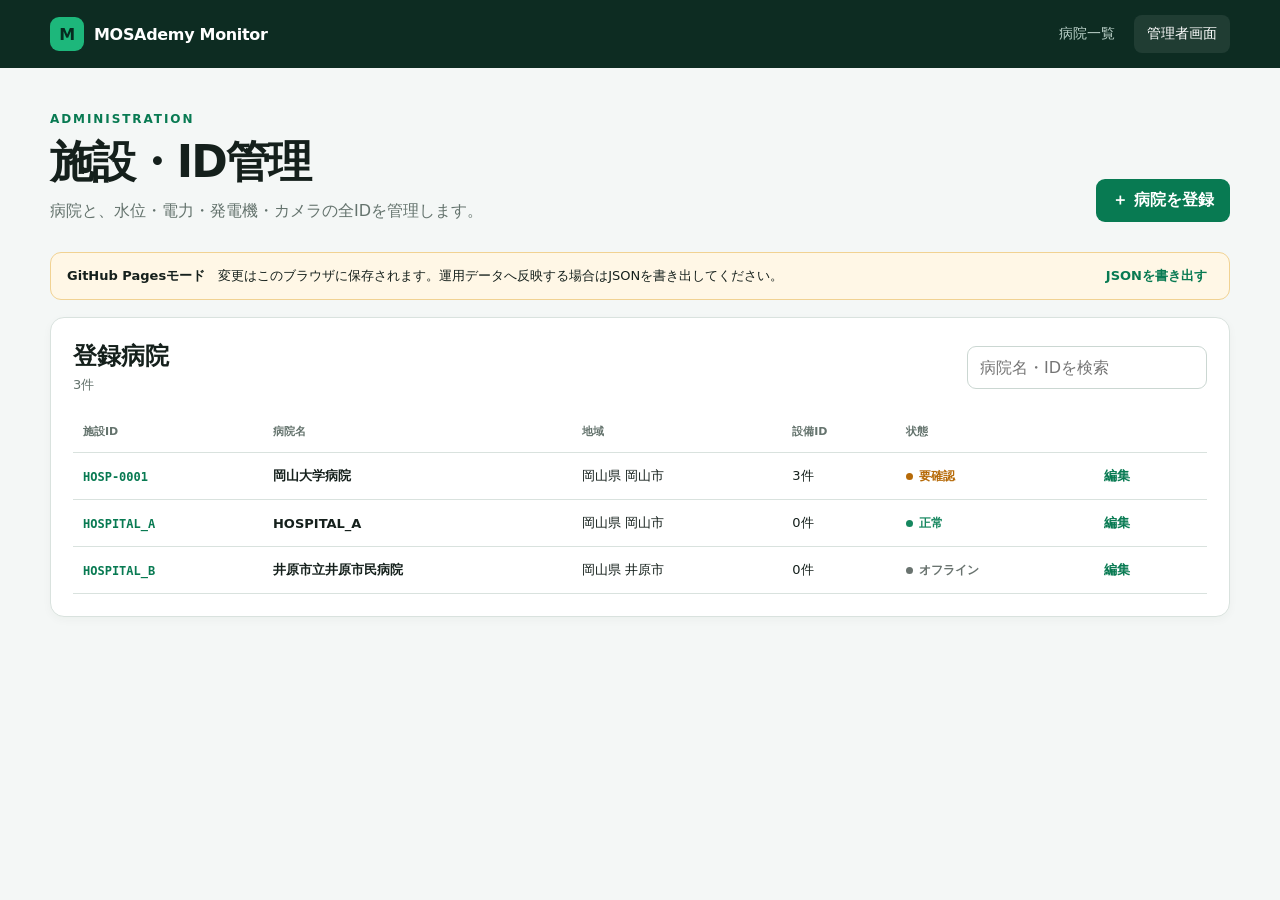
==== docs/admin.html @ 3b322246 "feat: add geolocated dummy sensors for sample hospitals" ====
<!doctype html>
<html lang="ja">
<head>
  <meta charset="utf-8"><meta name="viewport" content="width=device-width,initial-scale=1">
  <title>管理者画面 | MOSAdemy Monitor</title><link rel="stylesheet" href="assets/app.css?v=20260727-1">
</head>
<body data-page="admin">
  <header class="topbar">
    <a class="brand" href="index.html"><span class="brand-mark">M</span><span>MOSAdemy Monitor</span></a>
    <nav class="topnav"><a href="index.html">病院一覧</a><a class="active" href="admin.html">管理者画面</a></nav>
  </header>
  <main class="page-shell">
    <div class="page-heading">
      <div><p class="eyebrow">ADMINISTRATION</p><h1>施設・ID管理</h1><p class="lead">病院と、水位・電力・発電機・カメラの全IDを管理します。</p></div>
      <button id="newHospital" class="button primary" type="button">＋ 病院を登録</button>
    </div>
    <div class="admin-note"><strong>GitHub Pagesモード</strong><span>変更はこのブラウザに保存されます。運用データへ反映する場合はJSONを書き出してください。</span><button id="exportData" class="text-button">JSONを書き出す</button></div>
    <section class="panel">
      <div class="panel-heading"><div><h2>登録病院</h2><p class="muted"><span id="adminCount">0</span>件</p></div><input id="adminSearch" class="compact-search" type="search" placeholder="病院名・IDを検索"></div>
      <div class="table-wrap"><table><thead><tr><th>施設ID</th><th>病院名</th><th>地域</th><th>設備ID</th><th>状態</th><th></th></tr></thead><tbody id="adminRows"></tbody></table></div>
    </section>
  </main>
  <dialog id="editorDialog">
    <form id="hospitalForm" method="dialog">
      <div class="dialog-heading"><div><p class="eyebrow">FACILITY EDITOR</p><h2 id="dialogTitle">病院を登録</h2></div><button class="icon-button" value="cancel" aria-label="閉じる">×</button></div>
      <div class="form-grid">
        <label><span>施設ID *</span><input name="id" required pattern="[A-Za-z0-9_-]+"></label>
        <label><span>病院名 *</span><input name="name" required></label>
        <label><span>都道府県</span><input name="prefecture" value="岡山県"></label>
        <label><span>市区町村</span><input name="city" value="岡山市"></label>
        <label class="wide"><span>住所</span><input name="address"></label>
        <label><span>緯度</span><input name="latitude" type="number" step="any" min="-90" max="90" placeholder="34.651347"></label>
        <label><span>経度</span><input name="longitude" type="number" step="any" min="-180" max="180" placeholder="133.920646"></label>
        <label><span>状態</span><select name="status"><option value="normal">正常</option><option value="warning">要確認</option><option value="offline">オフライン</option></select></label>
      </div>
      <div class="subeditor">
        <div class="panel-heading"><div><h3>設備ID</h3><p class="muted">水位・電力・発電機・カメラのIDを登録します</p></div><button id="addDevice" class="button secondary small" type="button">＋ IDを追加</button></div>
        <div id="deviceRows"></div>
      </div>
      <div class="dialog-actions"><button id="deleteHospital" class="button danger" type="button">この病院を削除</button><span></span><button class="button secondary" value="cancel">キャンセル</button><button class="button primary" value="save">保存</button></div>
    </form>
  </dialog>
  <script src="assets/app.js?v=20260727-2"></script>
</body>
</html>
---- docs/assets/app.css ----
:root{--bg:#f4f7f6;--surface:#fff;--surface-2:#eef3f1;--ink:#15201c;--muted:#64736d;--line:#d9e2de;--brand:#087a52;--brand-dark:#075b40;--ok:#16875f;--warn:#b66a08;--danger:#c43d3d;--offline:#69736f;--shadow:0 10px 30px rgba(24,61,47,.08);font-family:Inter,"Noto Sans JP",system-ui,-apple-system,sans-serif;color:var(--ink);background:var(--bg)}*{box-sizing:border-box}body{margin:0;min-height:100vh}button,input,select{font:inherit}.topbar{height:68px;padding:0 max(24px,calc((100vw - 1180px)/2));display:flex;align-items:center;justify-content:space-between;background:#0d2c22;color:#fff;position:sticky;top:0;z-index:10}.brand{display:flex;align-items:center;gap:10px;color:#fff;text-decoration:none;font-weight:750;letter-spacing:-.02em}.brand-mark{display:grid;place-items:center;width:34px;height:34px;border-radius:9px;background:#1db77b;color:#062b1f}.topnav{display:flex;gap:6px}.topnav a{color:#bcd2ca;text-decoration:none;padding:10px 13px;border-radius:8px;font-size:14px}.topnav a:hover,.topnav a.active{color:#fff;background:#ffffff14}.page-shell{width:min(1180px,calc(100% - 40px));margin:0 auto;padding:44px 0 72px}.page-heading,.facility-hero{display:flex;align-items:flex-end;justify-content:space-between;gap:24px;margin-bottom:30px}.eyebrow{margin:0 0 7px;color:var(--brand);font-size:12px;font-weight:800;letter-spacing:.16em}.page-heading h1,.facility-hero h1{margin:0;font-size:clamp(30px,4vw,44px);letter-spacing:-.04em}.lead{margin:9px 0 0;color:var(--muted)}.summary-pill,.status-badge,.data-note{display:inline-flex;align-items:center;gap:8px;border:1px solid var(--line);background:var(--surface);border-radius:999px;padding:9px 13px;font-size:13px;white-space:nowrap}.live-dot{width:8px;height:8px;background:#1db77b;border-radius:50%;box-shadow:0 0 0 4px #1db77b20}.filter-panel{display:grid;grid-template-columns:minmax(280px,1fr) 180px 180px auto;align-items:end;gap:12px;padding:18px;background:var(--surface);border:1px solid var(--line);border-radius:14px;box-shadow:var(--shadow)}label{display:grid;gap:7px;font-size:12px;font-weight:700;color:#4b5d56}input,select{width:100%;border:1px solid #cbd7d2;border-radius:9px;background:#fff;color:var(--ink);padding:11px 12px;outline:none}input:focus,select:focus{border-color:var(--brand);box-shadow:0 0 0 3px #087a5218}.button{border:0;border-radius:9px;padding:11px 16px;font-weight:750;cursor:pointer}.button.primary{background:var(--brand);color:#fff}.button.primary:hover{background:var(--brand-dark)}.button.secondary{background:var(--surface-2);color:var(--ink);border:1px solid var(--line)}.button.danger{color:var(--danger);background:#fff0f0}.button.small{padding:8px 11px;font-size:13px}.result-bar{display:flex;justify-content:space-between;margin:25px 2px 14px}.result-bar p{margin:0}.muted{color:var(--muted)}.hospital-grid{display:grid;grid-template-columns:repeat(3,1fr);gap:18px}.hospital-card{display:block;color:inherit;text-decoration:none;background:var(--surface);border:1px solid var(--line);border-radius:15px;padding:22px;transition:.18s ease;box-shadow:0 3px 10px rgba(22,54,42,.04)}.hospital-card:hover{transform:translateY(-2px);border-color:#94b5a8;box-shadow:var(--shadow)}.card-top{display:flex;align-items:center;justify-content:space-between}.facility-id{font:700 12px ui-monospace,monospace;color:var(--brand)}.hospital-card h2{font-size:20px;margin:17px 0 7px}.hospital-card .location{color:var(--muted);font-size:14px}.card-stats{display:grid;grid-template-columns:1fr 1fr;margin-top:21px;padding-top:17px;border-top:1px solid var(--line)}.card-stats strong{display:block;font-size:20px}.card-stats span{font-size:11px;color:var(--muted)}.state{display:inline-flex;align-items:center;gap:6px;font-size:12px;font-weight:750}.state:before{content:"";width:7px;height:7px;border-radius:50%;background:currentColor}.state-normal{color:var(--ok)}.state-warning,.state-0w_alert{color:var(--warn)}.state-offline,.state-unknown{color:var(--offline)}.state-error{color:var(--danger)}.empty-state{text-align:center;padding:70px 20px;color:var(--muted)}.breadcrumb{display:flex;gap:9px;font-size:13px;color:var(--muted);margin-bottom:25px}.breadcrumb a{color:var(--brand)}.facility-hero{align-items:center}.status-badge{font-weight:750}.tabs{display:flex;gap:24px;border-bottom:1px solid var(--line);margin-bottom:24px}.tab{border:0;background:none;padding:13px 3px;color:var(--muted);font-weight:750;cursor:pointer;border-bottom:3px solid transparent}.tab.active{color:var(--brand);border-bottom-color:var(--brand)}.metric-grid{display:grid;grid-template-columns:repeat(4,1fr);gap:14px;margin-bottom:18px}.metric,.panel{background:var(--surface);border:1px solid var(--line);border-radius:14px;box-shadow:0 3px 10px rgba(22,54,42,.035)}.metric{padding:19px}.metric span{font-size:12px;color:var(--muted)}.metric strong{display:block;margin-top:9px;font-size:27px}.content-grid{display:grid;grid-template-columns:1.7fr 1fr;gap:18px}.panel{padding:22px}.panel-heading{display:flex;justify-content:space-between;align-items:center;gap:16px;margin-bottom:17px}.panel-heading h2,.panel-heading h3{margin:0}.panel-heading p{margin:4px 0 0;font-size:13px}.sensor-row{display:grid;grid-template-columns:1.4fr .7fr .7fr;align-items:center;padding:13px 0;border-top:1px solid var(--line)}.sensor-row:first-child{border:0}.sensor-row strong{font-size:14px}.sensor-row span{font-size:13px}.detail-list{display:grid;grid-template-columns:auto 1fr;gap:13px 20px;margin:0}.detail-list dt{color:var(--muted);font-size:13px}.detail-list dd{margin:0;font-weight:650;font-size:14px}.power-grid{display:grid;grid-template-columns:repeat(3,1fr);gap:14px}.power-card{padding:18px;background:var(--surface-2);border-radius:11px}.power-value{font-size:31px;font-weight:800;margin:13px 0 5px}.camera-grid{display:grid;grid-template-columns:repeat(3,1fr);gap:14px}.camera-card{overflow:hidden;border:1px solid var(--line);border-radius:12px}.camera-placeholder{height:150px;display:grid;place-items:center;background:#132720;color:#8ca69c;font-size:40px}.camera-meta{padding:14px}.camera-meta h3{margin:0 0 6px;font-size:15px}.admin-note{display:flex;align-items:center;gap:13px;background:#fff7e6;border:1px solid #f1d292;padding:13px 16px;border-radius:11px;margin-bottom:17px;font-size:13px}.admin-note .text-button{margin-left:auto}.text-button{border:0;background:none;color:var(--brand);font-weight:750;cursor:pointer}.compact-search{width:240px}.table-wrap{overflow-x:auto}table{width:100%;border-collapse:collapse}th,td{text-align:left;padding:13px 10px;border-bottom:1px solid var(--line);font-size:13px}th{color:var(--muted);font-size:11px;text-transform:uppercase}.row-actions{white-space:nowrap}.row-actions button{border:0;background:none;color:var(--brand);font-weight:700;cursor:pointer}dialog{width:min(780px,calc(100% - 24px));border:0;border-radius:16px;padding:0;box-shadow:0 30px 80px #10251d55}dialog::backdrop{background:#0b2019a8}.dialog-heading{display:flex;justify-content:space-between;padding:23px 25px;border-bottom:1px solid var(--line)}.dialog-heading h2{margin:0}.icon-button{border:0;background:var(--surface-2);border-radius:50%;width:34px;height:34px;font-size:21px;cursor:pointer}.form-grid{display:grid;grid-template-columns:1fr 1fr;gap:15px;padding:22px 25px}.form-grid .wide{grid-column:1/-1}.subeditor{padding:0 25px 20px}.device-row{display:grid;grid-template-columns:1.2fr 1.2fr .8fr 36px;gap:8px;margin-bottom:8px}.remove-device{border:0;border-radius:8px;color:var(--danger);background:#fff0f0;cursor:pointer}.dialog-actions{display:grid;grid-template-columns:auto 1fr auto auto;gap:9px;padding:17px 25px;background:var(--surface-2)}@media(max-width:850px){.hospital-grid,.power-grid,.camera-grid{grid-template-columns:repeat(2,1fr)}.filter-panel{grid-template-columns:1fr 1fr}.search-field{grid-column:1/-1}.metric-grid{grid-template-columns:repeat(2,1fr)}.content-grid{grid-template-columns:1fr}}@media(max-width:570px){.topbar{height:auto;padding:12px 18px;align-items:flex-start}.topnav a{padding:8px}.page-shell{width:min(100% - 24px,1180px);padding-top:28px}.page-heading,.facility-hero{display:block}.summary-pill,.status-badge{margin-top:16px}.filter-panel,.hospital-grid,.power-grid,.camera-grid,.form-grid{grid-template-columns:1fr}.search-field,.form-grid .wide{grid-column:auto}.result-bar .muted{display:none}.metric-grid{grid-template-columns:1fr 1fr}.device-row{grid-template-columns:1fr 1fr}.device-row .remove-device{height:40px}.admin-note{align-items:flex-start;flex-wrap:wrap}.admin-note .text-button{margin-left:0}.dialog-actions{grid-template-columns:1fr 1fr}.dialog-actions span{display:none}}
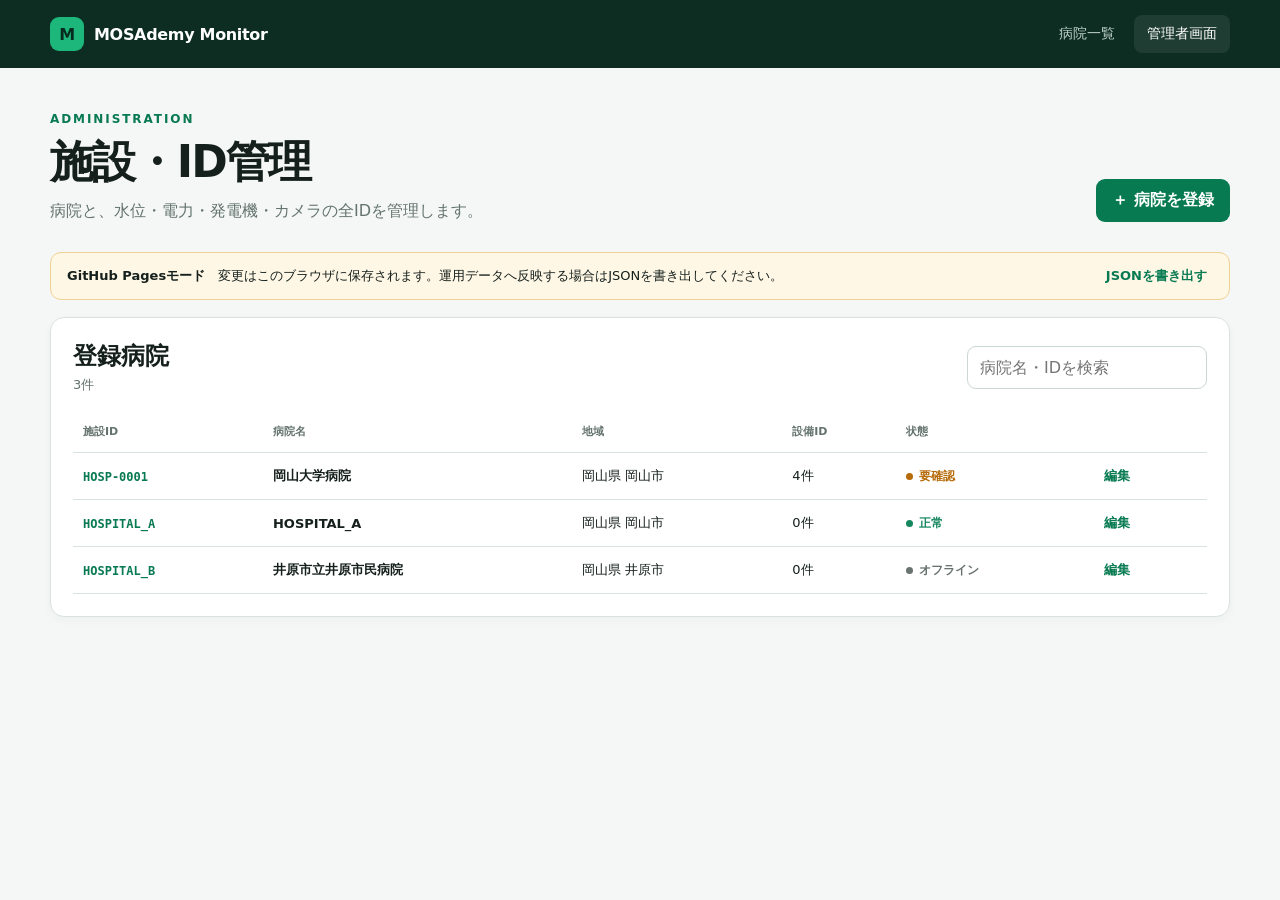
==== commit a768b954: "feat: integrate ngrok camera view into hospital pages" ====
--- a/docs/admin.html
+++ b/docs/admin.html
@@ -2,7 +2,7 @@
 <html lang="ja">
 <head>
   <meta charset="utf-8"><meta name="viewport" content="width=device-width,initial-scale=1">
-  <title>管理者画面 | MOSAdemy Monitor</title><link rel="stylesheet" href="assets/app.css?v=20260727-1">
+  <title>管理者画面 | MOSAdemy Monitor</title><link rel="stylesheet" href="assets/app.css?v=20260728-1"><link rel="stylesheet" href="assets/sensor-types.css?v=20260728-1">
 </head>
 <body data-page="admin">
   <header class="topbar">
@@ -34,12 +34,12 @@
         <label><span>状態</span><select name="status"><option value="normal">正常</option><option value="warning">要確認</option><option value="offline">オフライン</option></select></label>
       </div>
       <div class="subeditor">
-        <div class="panel-heading"><div><h3>設備ID</h3><p class="muted">水位・電力・発電機・カメラのIDを登録します</p></div><button id="addDevice" class="button secondary small" type="button">＋ IDを追加</button></div>
+        <div class="panel-heading"><div><h3>設備ID</h3><p class="muted">水位・電力・発電機・カメラのIDと、カメラ表示URLを登録します</p></div><button id="addDevice" class="button secondary small" type="button">＋ IDを追加</button></div>
         <div id="deviceRows"></div>
       </div>
       <div class="dialog-actions"><button id="deleteHospital" class="button danger" type="button">この病院を削除</button><span></span><button class="button secondary" value="cancel">キャンセル</button><button class="button primary" value="save">保存</button></div>
     </form>
   </dialog>
-  <script src="assets/app.js?v=20260727-2"></script>
+  <script src="assets/app.js?v=20260728-1"></script>
 </body>
 </html>
--- a/docs/assets/sensor-types.css
+++ b/docs/assets/sensor-types.css
@@ -0,0 +1,122 @@
+.metric-grid {
+  grid-template-columns: repeat(5, 1fr);
+}
+
+.sensor-kinds {
+  display: flex;
+  flex-wrap: wrap;
+  gap: 6px;
+  margin-top: 16px;
+}
+
+.sensor-kinds span {
+  padding: 4px 7px;
+  border-radius: 6px;
+  background: var(--surface-2);
+  color: #95a19c;
+  font-size: 10px;
+  font-weight: 750;
+}
+
+.sensor-kinds span.registered {
+  color: var(--brand);
+  background: #e2f4ed;
+}
+
+.no-data-card {
+  grid-column: 1 / -1;
+  min-height: 150px;
+  display: grid;
+  place-content: center;
+  gap: 6px;
+  text-align: center;
+  color: var(--muted);
+  border: 1px dashed #bdc9c4;
+  border-radius: 11px;
+  background: var(--surface-2);
+}
+
+.no-data-card strong {
+  color: var(--ink);
+  font-size: 18px;
+}
+
+.no-data-card p {
+  margin: 0;
+  font-size: 13px;
+}
+
+.no-data-value {
+  color: var(--muted);
+  font-size: 20px !important;
+}
+
+.no-data-inline {
+  color: var(--muted);
+  font-size: 13px;
+  font-weight: 650;
+}
+
+.camera-notice {
+  margin: -4px 0 18px;
+  padding: 10px 12px;
+  border-radius: 8px;
+  background: #fff7e6;
+  color: #765213;
+  font-size: 12px;
+}
+
+.camera-live-card {
+  grid-column: span 2;
+}
+
+.camera-frame {
+  display: block;
+  width: 100%;
+  height: 420px;
+  border: 0;
+  background: #132720;
+}
+
+.camera-live-card .camera-meta {
+  display: flex;
+  align-items: center;
+  justify-content: space-between;
+  gap: 16px;
+}
+
+.camera-open-link {
+  color: var(--brand);
+  font-size: 13px;
+  font-weight: 750;
+  white-space: nowrap;
+}
+
+.device-row {
+  grid-template-columns: 1.05fr 1.05fr .65fr 1.65fr 36px;
+}
+
+@media (max-width: 850px) {
+  .metric-grid {
+    grid-template-columns: repeat(2, 1fr);
+  }
+
+  .camera-live-card {
+    grid-column: 1 / -1;
+  }
+}
+
+@media (max-width: 570px) {
+  .camera-frame {
+    height: 300px;
+  }
+
+  .camera-live-card .camera-meta {
+    align-items: flex-start;
+    flex-direction: column;
+  }
+
+  .device-row {
+    grid-template-columns: 1fr;
+  }
+}
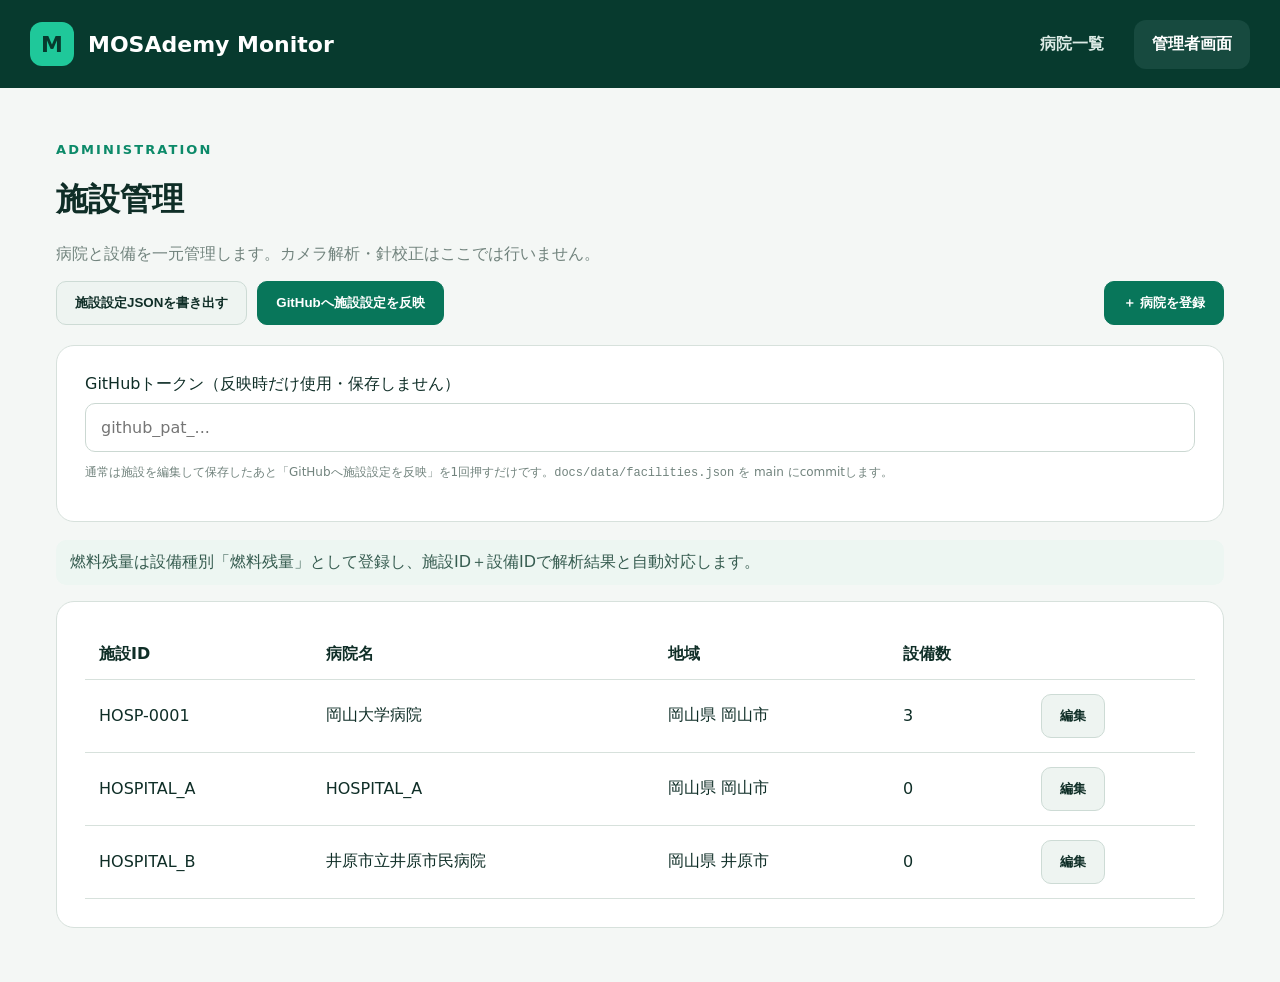
==== commit e194b074: "update" ====
--- a/docs/admin.html
+++ b/docs/admin.html
@@ -1,45 +1 @@
-<!doctype html>
-<html lang="ja">
-<head>
-  <meta charset="utf-8"><meta name="viewport" content="width=device-width,initial-scale=1">
-  <title>管理者画面 | MOSAdemy Monitor</title><link rel="stylesheet" href="assets/app.css?v=20260728-1"><link rel="stylesheet" href="assets/sensor-types.css?v=20260728-1">
-</head>
-<body data-page="admin">
-  <header class="topbar">
-    <a class="brand" href="index.html"><span class="brand-mark">M</span><span>MOSAdemy Monitor</span></a>
-    <nav class="topnav"><a href="index.html">病院一覧</a><a class="active" href="admin.html">管理者画面</a></nav>
-  </header>
-  <main class="page-shell">
-    <div class="page-heading">
-      <div><p class="eyebrow">ADMINISTRATION</p><h1>施設・ID管理</h1><p class="lead">病院と、水位・電力・発電機・カメラの全IDを管理します。</p></div>
-      <button id="newHospital" class="button primary" type="button">＋ 病院を登録</button>
-    </div>
-    <div class="admin-note"><strong>GitHub Pagesモード</strong><span>変更はこのブラウザに保存されます。運用データへ反映する場合はJSONを書き出してください。</span><button id="exportData" class="text-button">JSONを書き出す</button></div>
-    <section class="panel">
-      <div class="panel-heading"><div><h2>登録病院</h2><p class="muted"><span id="adminCount">0</span>件</p></div><input id="adminSearch" class="compact-search" type="search" placeholder="病院名・IDを検索"></div>
-      <div class="table-wrap"><table><thead><tr><th>施設ID</th><th>病院名</th><th>地域</th><th>設備ID</th><th>状態</th><th></th></tr></thead><tbody id="adminRows"></tbody></table></div>
-    </section>
-  </main>
-  <dialog id="editorDialog">
-    <form id="hospitalForm" method="dialog">
-      <div class="dialog-heading"><div><p class="eyebrow">FACILITY EDITOR</p><h2 id="dialogTitle">病院を登録</h2></div><button class="icon-button" value="cancel" aria-label="閉じる">×</button></div>
-      <div class="form-grid">
-        <label><span>施設ID *</span><input name="id" required pattern="[A-Za-z0-9_-]+"></label>
-        <label><span>病院名 *</span><input name="name" required></label>
-        <label><span>都道府県</span><input name="prefecture" value="岡山県"></label>
-        <label><span>市区町村</span><input name="city" value="岡山市"></label>
-        <label class="wide"><span>住所</span><input name="address"></label>
-        <label><span>緯度</span><input name="latitude" type="number" step="any" min="-90" max="90" placeholder="34.651347"></label>
-        <label><span>経度</span><input name="longitude" type="number" step="any" min="-180" max="180" placeholder="133.920646"></label>
-        <label><span>状態</span><select name="status"><option value="normal">正常</option><option value="warning">要確認</option><option value="offline">オフライン</option></select></label>
-      </div>
-      <div class="subeditor">
-        <div class="panel-heading"><div><h3>設備ID</h3><p class="muted">水位・電力・発電機・カメラのIDと、カメラ表示URLを登録します</p></div><button id="addDevice" class="button secondary small" type="button">＋ IDを追加</button></div>
-        <div id="deviceRows"></div>
-      </div>
-      <div class="dialog-actions"><button id="deleteHospital" class="button danger" type="button">この病院を削除</button><span></span><button class="button secondary" value="cancel">キャンセル</button><button class="button primary" value="save">保存</button></div>
-    </form>
-  </dialog>
-  <script src="assets/app.js?v=20260728-1"></script>
-</body>
-</html>
+<!doctype html><html lang="ja"><head><meta charset="utf-8"><meta name="viewport" content="width=device-width,initial-scale=1"><title>管理者画面 | MOSAdemy Monitor</title><link rel="stylesheet" href="assets/style.css"></head><body><header><div class="brand"><span class="logo">M</span>MOSAdemy Monitor</div><nav class="nav"><a href="index.html">病院一覧</a><a class="active" href="admin.html">管理者画面</a></nav></header><main><div class="eyebrow">ADMINISTRATION</div><h1>施設管理</h1><p class="place">病院と設備を一元管理します。カメラ解析・針校正はここでは行いません。</p><div class="admin-actions"><div style="display:flex;gap:10px;flex-wrap:wrap"><button id="export">施設設定JSONを書き出す</button><button id="publish" class="primary">GitHubへ施設設定を反映</button></div><button id="add" class="primary">＋ 病院を登録</button></div><section class="panel" style="margin-bottom:18px"><label>GitHubトークン（反映時だけ使用・保存しません）<input id="githubToken" type="password" autocomplete="off" placeholder="github_pat_..."></label><p class="small">通常は施設を編集して保存したあと「GitHubへ施設設定を反映」を1回押すだけです。<code>docs/data/facilities.json</code> を main にcommitします。</p></section><div id="notice" class="notice">燃料残量は設備種別「燃料残量」として登録し、施設ID＋設備IDで解析結果と自動対応します。</div><section class="panel table-wrap"><table class="admin-table"><thead><tr><th>施設ID</th><th>病院名</th><th>地域</th><th>設備数</th><th></th></tr></thead><tbody id="rows"></tbody></table></section></main><div id="modal" class="modal"><div class="dialog"><h2>病院を編集</h2><div class="grid2"><label>施設ID *<input id="fid"></label><label>病院名 *<input id="fname"></label><label>都道府県<input id="pref"></label><label>市区町村<input id="city"></label></div><label>住所<input id="address"></label><div class="grid2"><label>緯度<input id="lat" type="number" step="any"></label><label>経度<input id="lon" type="number" step="any"></label><label>状態<select id="fstatus"><option value="normal">正常</option><option value="warning">要確認</option><option value="offline">オフライン</option></select></label></div><div class="section-head"><div><h3>設備</h3><p class="small">燃料残量は容量・単位・警告しきい値を登録します。解析設定は不要です。</p></div><button id="addDevice">＋ IDを追加</button></div><div id="deviceRows"></div><div class="dialog-footer"><button id="cancel">キャンセル</button><button id="save" class="primary">保存</button></div></div></div><script src="assets/admin.js"></script></body></html>
--- a/docs/assets/style.css
+++ b/docs/assets/style.css
@@ -0,0 +1 @@
+:root{--green:#073a2e;--green2:#08765a;--mint:#1fc89a;--bg:#f4f7f5;--line:#d7e1dc;--text:#0f2e27;--muted:#71837d;--warn:#b57205;--danger:#b53b31;--card:#fff}*{box-sizing:border-box}body{margin:0;background:var(--bg);color:var(--text);font-family:system-ui,-apple-system,"Segoe UI",sans-serif}header{height:88px;background:var(--green);color:#fff;display:flex;align-items:center;justify-content:space-between;padding:0 30px}.brand{display:flex;align-items:center;gap:14px;font-weight:800;font-size:22px}.logo{display:grid;place-items:center;width:44px;height:44px;background:var(--mint);color:#073a2e;border-radius:12px;font-weight:900}.nav{display:flex;gap:12px}.nav a{color:#dceae5;text-decoration:none;padding:14px 18px;border-radius:12px;font-weight:700}.nav a.active,.nav a:hover{background:#174a3f;color:#fff}main{max-width:1220px;margin:0 auto;padding:54px 26px}.eyebrow{color:#0c8a69;letter-spacing:.16em;font-size:13px;font-weight:900}.hero{display:flex;justify-content:space-between;align-items:flex-end;gap:20px}.hero h1{font-size:48px;margin:10px 0 8px}.hero p{color:var(--muted);font-size:18px}.updated{background:#fff;border:1px solid var(--line);padding:12px 18px;border-radius:999px;box-shadow:0 2px 10px #00000008}.filters{margin:36px 0;background:#fff;border:1px solid var(--line);border-radius:18px;padding:24px;display:grid;grid-template-columns:2fr 1fr 1fr auto;gap:14px;box-shadow:0 8px 24px #163d3210}.filters label{font-size:13px;font-weight:800}.filters input,.filters select,input,select{width:100%;margin-top:8px;padding:14px 15px;border:1px solid #cbd8d2;border-radius:10px;background:#fff;font:inherit}.filters button,button{border:1px solid #cddbd5;background:#eef4f1;padding:12px 18px;border-radius:10px;font-weight:800;color:var(--text);cursor:pointer}button.primary{background:var(--green2);color:#fff;border-color:var(--green2)}.section-head{display:flex;justify-content:space-between;align-items:center;margin:30px 0 18px}.cards{display:grid;grid-template-columns:repeat(3,1fr);gap:24px}.facility-card{background:#fff;border:1px solid var(--line);border-radius:18px;padding:28px;box-shadow:0 8px 24px #173b3112;cursor:pointer}.facility-card:hover{transform:translateY(-2px)}.card-top{display:flex;justify-content:space-between;align-items:center}.facility-id{color:#0d8b68;font-weight:900;font-family:ui-monospace,monospace}.facility-card h2{font-size:25px;margin:24px 0 4px}.place{color:var(--muted)}.badges{display:flex;flex-wrap:wrap;gap:8px;margin:24px 0}.badge{font-size:13px;font-weight:800;padding:5px 9px;border-radius:9px}.badge.ok{background:#e0f6ed;color:#0a7b5d}.badge.warn{background:#fff0cf;color:#a56800}.badge.danger{background:#ffe5e2;color:#a62b22}.badge.muted{background:#edf1ef;color:#798681}.metrics{border-top:1px solid var(--line);padding-top:20px;display:grid;grid-template-columns:1fr 1fr;gap:20px}.metrics strong{display:block;font-size:27px}.metrics span,.small{font-size:12px;color:var(--muted)}.panel{background:#fff;border:1px solid var(--line);border-radius:18px;padding:28px}.device-grid{display:grid;grid-template-columns:repeat(2,1fr);gap:18px;margin-top:26px}.device-card{background:#fff;border:1px solid var(--line);border-radius:16px;padding:22px}.device-head{display:flex;justify-content:space-between;gap:20px}.fuel-value{font-size:28px;font-weight:900;margin:22px 0 10px}.fuel-value.warning{color:var(--warn)}.fuel-value.critical{color:var(--danger)}.bar{height:12px;background:#e7eeeb;border-radius:999px;overflow:hidden}.bar i{display:block;height:100%;background:#16a67e}.admin-actions{display:flex;justify-content:space-between;gap:12px;margin-bottom:20px}.table-wrap{overflow:auto}.admin-table{width:100%;border-collapse:collapse}.admin-table th,.admin-table td{padding:14px;border-bottom:1px solid var(--line);text-align:left}.modal{position:fixed;inset:0;background:#092c2466;display:none;align-items:center;justify-content:center;padding:30px}.modal.open{display:flex}.dialog{width:min(800px,96vw);max-height:90vh;overflow:auto;background:#fff;border-radius:18px;padding:26px}.grid2{display:grid;grid-template-columns:1fr 1fr;gap:16px}.device-row{display:grid;grid-template-columns:1.1fr 1.4fr 1fr 2fr auto;gap:8px;align-items:center;margin:10px 0}.type-fields{display:grid;grid-template-columns:repeat(2,minmax(80px,1fr));gap:6px}.danger-lite{background:#fff0ef;color:var(--danger)}.dialog-footer{display:flex;justify-content:flex-end;gap:10px;margin-top:24px}.notice{margin:16px 0;padding:12px 14px;background:#edf6f2;border-radius:10px;color:#365c50}@media(max-width:900px){.cards{grid-template-columns:1fr}.filters{grid-template-columns:1fr}.grid2,.device-grid{grid-template-columns:1fr}.device-row{grid-template-columns:1fr}.hero{align-items:flex-start;flex-direction:column}.nav a{padding:10px}.hero h1{font-size:36px}}
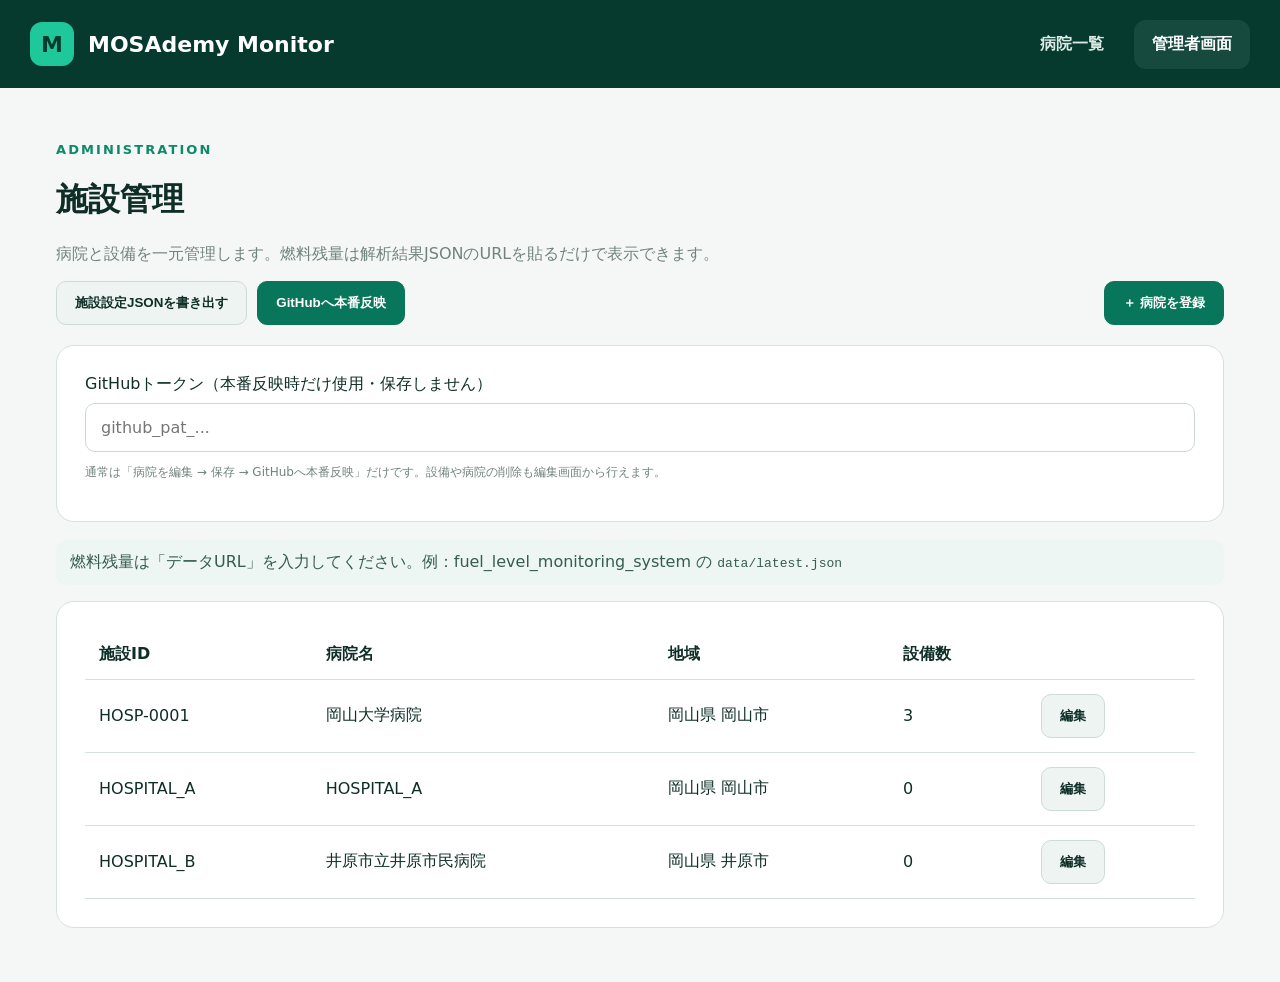
==== commit b81169d2: "update" ====
--- a/docs/admin.html
+++ b/docs/admin.html
@@ -1 +1 @@
-<!doctype html><html lang="ja"><head><meta charset="utf-8"><meta name="viewport" content="width=device-width,initial-scale=1"><title>管理者画面 | MOSAdemy Monitor</title><link rel="stylesheet" href="assets/style.css"></head><body><header><div class="brand"><span class="logo">M</span>MOSAdemy Monitor</div><nav class="nav"><a href="index.html">病院一覧</a><a class="active" href="admin.html">管理者画面</a></nav></header><main><div class="eyebrow">ADMINISTRATION</div><h1>施設管理</h1><p class="place">病院と設備を一元管理します。カメラ解析・針校正はここでは行いません。</p><div class="admin-actions"><div style="display:flex;gap:10px;flex-wrap:wrap"><button id="export">施設設定JSONを書き出す</button><button id="publish" class="primary">GitHubへ施設設定を反映</button></div><button id="add" class="primary">＋ 病院を登録</button></div><section class="panel" style="margin-bottom:18px"><label>GitHubトークン（反映時だけ使用・保存しません）<input id="githubToken" type="password" autocomplete="off" placeholder="github_pat_..."></label><p class="small">通常は施設を編集して保存したあと「GitHubへ施設設定を反映」を1回押すだけです。<code>docs/data/facilities.json</code> を main にcommitします。</p></section><div id="notice" class="notice">燃料残量は設備種別「燃料残量」として登録し、施設ID＋設備IDで解析結果と自動対応します。</div><section class="panel table-wrap"><table class="admin-table"><thead><tr><th>施設ID</th><th>病院名</th><th>地域</th><th>設備数</th><th></th></tr></thead><tbody id="rows"></tbody></table></section></main><div id="modal" class="modal"><div class="dialog"><h2>病院を編集</h2><div class="grid2"><label>施設ID *<input id="fid"></label><label>病院名 *<input id="fname"></label><label>都道府県<input id="pref"></label><label>市区町村<input id="city"></label></div><label>住所<input id="address"></label><div class="grid2"><label>緯度<input id="lat" type="number" step="any"></label><label>経度<input id="lon" type="number" step="any"></label><label>状態<select id="fstatus"><option value="normal">正常</option><option value="warning">要確認</option><option value="offline">オフライン</option></select></label></div><div class="section-head"><div><h3>設備</h3><p class="small">燃料残量は容量・単位・警告しきい値を登録します。解析設定は不要です。</p></div><button id="addDevice">＋ IDを追加</button></div><div id="deviceRows"></div><div class="dialog-footer"><button id="cancel">キャンセル</button><button id="save" class="primary">保存</button></div></div></div><script src="assets/admin.js"></script></body></html>
+<!doctype html><html lang="ja"><head><meta charset="utf-8"><meta name="viewport" content="width=device-width,initial-scale=1"><title>管理者画面 | MOSAdemy Monitor</title><link rel="stylesheet" href="assets/style.css"></head><body><header><div class="brand"><span class="logo">M</span>MOSAdemy Monitor</div><nav class="nav"><a href="index.html">病院一覧</a><a class="active" href="admin.html">管理者画面</a></nav></header><main><div class="eyebrow">ADMINISTRATION</div><h1>施設管理</h1><p class="place">病院と設備を一元管理します。燃料残量は解析結果JSONのURLを貼るだけで表示できます。</p><div class="admin-actions"><div style="display:flex;gap:10px;flex-wrap:wrap"><button id="export">施設設定JSONを書き出す</button><button id="publish" class="primary">GitHubへ本番反映</button></div><button id="add" class="primary">＋ 病院を登録</button></div><section class="panel" style="margin-bottom:18px"><label>GitHubトークン（本番反映時だけ使用・保存しません）<input id="githubToken" type="password" autocomplete="off" placeholder="github_pat_..."></label><p class="small">通常は「病院を編集 → 保存 → GitHubへ本番反映」だけです。設備や病院の削除も編集画面から行えます。</p></section><div id="notice" class="notice">燃料残量は「データURL」を入力してください。例：fuel_level_monitoring_system の <code>data/latest.json</code></div><section class="panel table-wrap"><table class="admin-table"><thead><tr><th>施設ID</th><th>病院名</th><th>地域</th><th>設備数</th><th></th></tr></thead><tbody id="rows"></tbody></table></section></main><div id="modal" class="modal"><div class="dialog"><h2>病院を編集</h2><div class="grid2"><label>施設ID *<input id="fid"></label><label>病院名 *<input id="fname"></label><label>都道府県<input id="pref"></label><label>市区町村<input id="city"></label></div><label>住所<input id="address"></label><div class="grid2"><label>緯度<input id="lat" type="number" step="any"></label><label>経度<input id="lon" type="number" step="any"></label><label>状態<select id="fstatus"><option value="normal">正常</option><option value="warning">要確認</option><option value="offline">オフライン</option></select></label></div><div class="section-head"><div><h3>設備</h3><p class="small"><strong>燃料残量はデータURLを貼るだけです。</strong> 容量・単位・解析条件をここで二重設定する必要はありません。</p></div><button id="addDevice">＋ 設備を追加</button></div><div id="deviceRows"></div><div class="dialog-footer split"><button id="deleteFacility" class="danger-lite">この病院を削除</button><span class="spacer"></span><button id="cancel">キャンセル</button><button id="save" class="primary">保存</button></div></div></div><script src="assets/admin.js?v=20261006-url1"></script></body></html>
--- a/docs/assets/style.css
+++ b/docs/assets/style.css
@@ -1 +1,3 @@
 :root{--green:#073a2e;--green2:#08765a;--mint:#1fc89a;--bg:#f4f7f5;--line:#d7e1dc;--text:#0f2e27;--muted:#71837d;--warn:#b57205;--danger:#b53b31;--card:#fff}*{box-sizing:border-box}body{margin:0;background:var(--bg);color:var(--text);font-family:system-ui,-apple-system,"Segoe UI",sans-serif}header{height:88px;background:var(--green);color:#fff;display:flex;align-items:center;justify-content:space-between;padding:0 30px}.brand{display:flex;align-items:center;gap:14px;font-weight:800;font-size:22px}.logo{display:grid;place-items:center;width:44px;height:44px;background:var(--mint);color:#073a2e;border-radius:12px;font-weight:900}.nav{display:flex;gap:12px}.nav a{color:#dceae5;text-decoration:none;padding:14px 18px;border-radius:12px;font-weight:700}.nav a.active,.nav a:hover{background:#174a3f;color:#fff}main{max-width:1220px;margin:0 auto;padding:54px 26px}.eyebrow{color:#0c8a69;letter-spacing:.16em;font-size:13px;font-weight:900}.hero{display:flex;justify-content:space-between;align-items:flex-end;gap:20px}.hero h1{font-size:48px;margin:10px 0 8px}.hero p{color:var(--muted);font-size:18px}.updated{background:#fff;border:1px solid var(--line);padding:12px 18px;border-radius:999px;box-shadow:0 2px 10px #00000008}.filters{margin:36px 0;background:#fff;border:1px solid var(--line);border-radius:18px;padding:24px;display:grid;grid-template-columns:2fr 1fr 1fr auto;gap:14px;box-shadow:0 8px 24px #163d3210}.filters label{font-size:13px;font-weight:800}.filters input,.filters select,input,select{width:100%;margin-top:8px;padding:14px 15px;border:1px solid #cbd8d2;border-radius:10px;background:#fff;font:inherit}.filters button,button{border:1px solid #cddbd5;background:#eef4f1;padding:12px 18px;border-radius:10px;font-weight:800;color:var(--text);cursor:pointer}button.primary{background:var(--green2);color:#fff;border-color:var(--green2)}.section-head{display:flex;justify-content:space-between;align-items:center;margin:30px 0 18px}.cards{display:grid;grid-template-columns:repeat(3,1fr);gap:24px}.facility-card{background:#fff;border:1px solid var(--line);border-radius:18px;padding:28px;box-shadow:0 8px 24px #173b3112;cursor:pointer}.facility-card:hover{transform:translateY(-2px)}.card-top{display:flex;justify-content:space-between;align-items:center}.facility-id{color:#0d8b68;font-weight:900;font-family:ui-monospace,monospace}.facility-card h2{font-size:25px;margin:24px 0 4px}.place{color:var(--muted)}.badges{display:flex;flex-wrap:wrap;gap:8px;margin:24px 0}.badge{font-size:13px;font-weight:800;padding:5px 9px;border-radius:9px}.badge.ok{background:#e0f6ed;color:#0a7b5d}.badge.warn{background:#fff0cf;color:#a56800}.badge.danger{background:#ffe5e2;color:#a62b22}.badge.muted{background:#edf1ef;color:#798681}.metrics{border-top:1px solid var(--line);padding-top:20px;display:grid;grid-template-columns:1fr 1fr;gap:20px}.metrics strong{display:block;font-size:27px}.metrics span,.small{font-size:12px;color:var(--muted)}.panel{background:#fff;border:1px solid var(--line);border-radius:18px;padding:28px}.device-grid{display:grid;grid-template-columns:repeat(2,1fr);gap:18px;margin-top:26px}.device-card{background:#fff;border:1px solid var(--line);border-radius:16px;padding:22px}.device-head{display:flex;justify-content:space-between;gap:20px}.fuel-value{font-size:28px;font-weight:900;margin:22px 0 10px}.fuel-value.warning{color:var(--warn)}.fuel-value.critical{color:var(--danger)}.bar{height:12px;background:#e7eeeb;border-radius:999px;overflow:hidden}.bar i{display:block;height:100%;background:#16a67e}.admin-actions{display:flex;justify-content:space-between;gap:12px;margin-bottom:20px}.table-wrap{overflow:auto}.admin-table{width:100%;border-collapse:collapse}.admin-table th,.admin-table td{padding:14px;border-bottom:1px solid var(--line);text-align:left}.modal{position:fixed;inset:0;background:#092c2466;display:none;align-items:center;justify-content:center;padding:30px}.modal.open{display:flex}.dialog{width:min(800px,96vw);max-height:90vh;overflow:auto;background:#fff;border-radius:18px;padding:26px}.grid2{display:grid;grid-template-columns:1fr 1fr;gap:16px}.device-row{display:grid;grid-template-columns:1.1fr 1.4fr 1fr 2fr auto;gap:8px;align-items:center;margin:10px 0}.type-fields{display:grid;grid-template-columns:repeat(2,minmax(80px,1fr));gap:6px}.danger-lite{background:#fff0ef;color:var(--danger)}.dialog-footer{display:flex;justify-content:flex-end;gap:10px;margin-top:24px}.notice{margin:16px 0;padding:12px 14px;background:#edf6f2;border-radius:10px;color:#365c50}@media(max-width:900px){.cards{grid-template-columns:1fr}.filters{grid-template-columns:1fr}.grid2,.device-grid{grid-template-columns:1fr}.device-row{grid-template-columns:1fr}.hero{align-items:flex-start;flex-direction:column}.nav a{padding:10px}.hero h1{font-size:36px}}
+
+.type-fields .wide{grid-column:1/-1}.source-test{padding:9px 12px}.source-preview{align-self:center;grid-column:1/-1;overflow-wrap:anywhere}.dialog-footer.split{align-items:center}.dialog-footer .spacer{flex:1}.source-link{font-size:11px;color:var(--muted);margin-top:12px;overflow-wrap:anywhere}.source-link a{color:var(--green2)}code{overflow-wrap:anywhere}@media(max-width:900px){.dialog-footer.split{flex-wrap:wrap}.dialog-footer .spacer{display:none}}
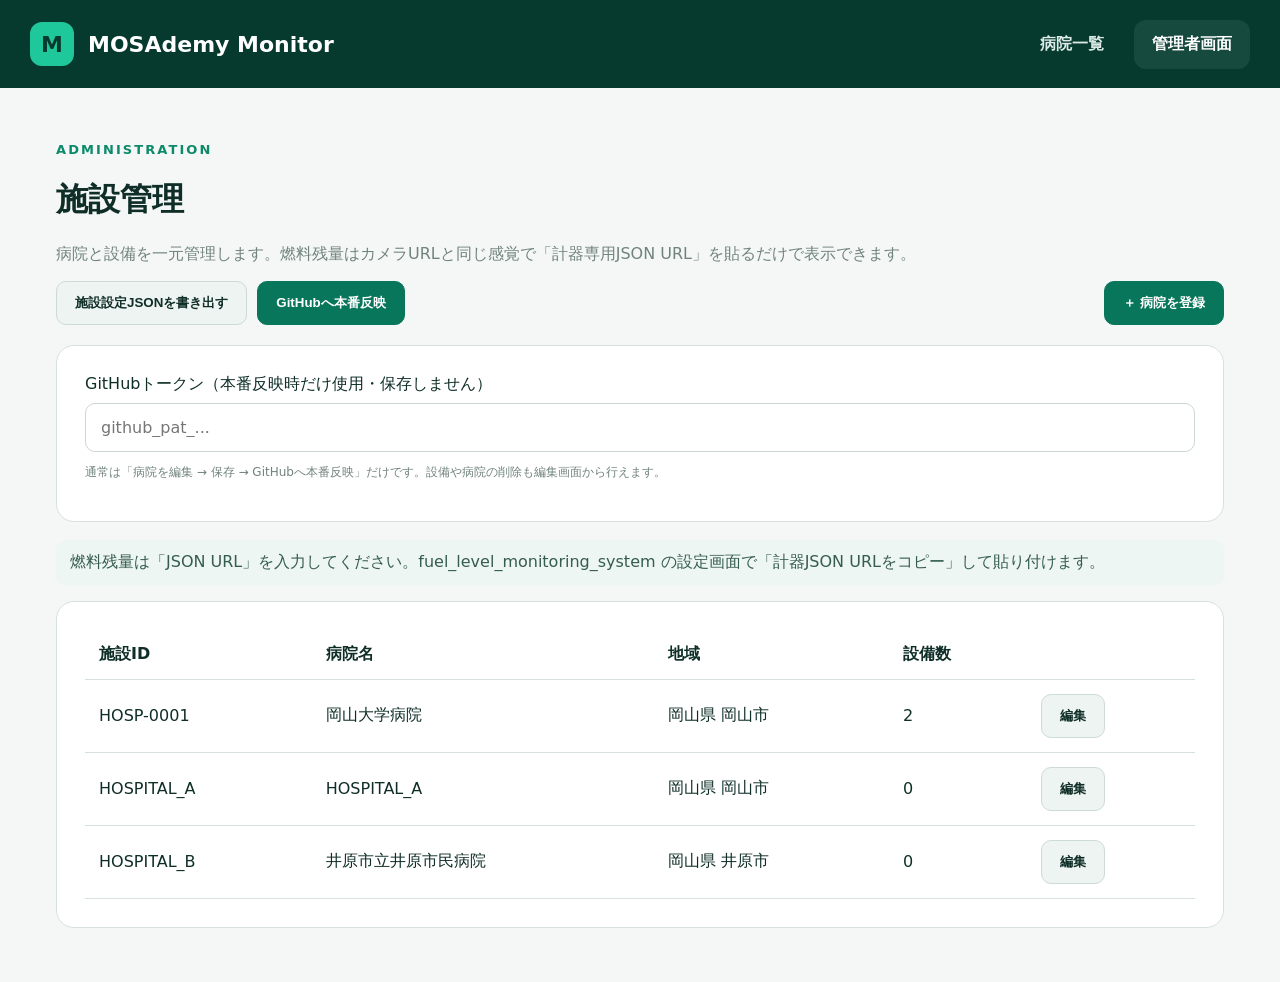
==== commit 0e72ab7a: "update" ====
--- a/docs/admin.html
+++ b/docs/admin.html
@@ -1 +1 @@
-<!doctype html><html lang="ja"><head><meta charset="utf-8"><meta name="viewport" content="width=device-width,initial-scale=1"><title>管理者画面 | MOSAdemy Monitor</title><link rel="stylesheet" href="assets/style.css"></head><body><header><div class="brand"><span class="logo">M</span>MOSAdemy Monitor</div><nav class="nav"><a href="index.html">病院一覧</a><a class="active" href="admin.html">管理者画面</a></nav></header><main><div class="eyebrow">ADMINISTRATION</div><h1>施設管理</h1><p class="place">病院と設備を一元管理します。燃料残量は解析結果JSONのURLを貼るだけで表示できます。</p><div class="admin-actions"><div style="display:flex;gap:10px;flex-wrap:wrap"><button id="export">施設設定JSONを書き出す</button><button id="publish" class="primary">GitHubへ本番反映</button></div><button id="add" class="primary">＋ 病院を登録</button></div><section class="panel" style="margin-bottom:18px"><label>GitHubトークン（本番反映時だけ使用・保存しません）<input id="githubToken" type="password" autocomplete="off" placeholder="github_pat_..."></label><p class="small">通常は「病院を編集 → 保存 → GitHubへ本番反映」だけです。設備や病院の削除も編集画面から行えます。</p></section><div id="notice" class="notice">燃料残量は「データURL」を入力してください。例：fuel_level_monitoring_system の <code>data/latest.json</code></div><section class="panel table-wrap"><table class="admin-table"><thead><tr><th>施設ID</th><th>病院名</th><th>地域</th><th>設備数</th><th></th></tr></thead><tbody id="rows"></tbody></table></section></main><div id="modal" class="modal"><div class="dialog"><h2>病院を編集</h2><div class="grid2"><label>施設ID *<input id="fid"></label><label>病院名 *<input id="fname"></label><label>都道府県<input id="pref"></label><label>市区町村<input id="city"></label></div><label>住所<input id="address"></label><div class="grid2"><label>緯度<input id="lat" type="number" step="any"></label><label>経度<input id="lon" type="number" step="any"></label><label>状態<select id="fstatus"><option value="normal">正常</option><option value="warning">要確認</option><option value="offline">オフライン</option></select></label></div><div class="section-head"><div><h3>設備</h3><p class="small"><strong>燃料残量はデータURLを貼るだけです。</strong> 容量・単位・解析条件をここで二重設定する必要はありません。</p></div><button id="addDevice">＋ 設備を追加</button></div><div id="deviceRows"></div><div class="dialog-footer split"><button id="deleteFacility" class="danger-lite">この病院を削除</button><span class="spacer"></span><button id="cancel">キャンセル</button><button id="save" class="primary">保存</button></div></div></div><script src="assets/admin.js?v=20261006-url1"></script></body></html>+<!doctype html><html lang="ja"><head><meta charset="utf-8"><meta name="viewport" content="width=device-width,initial-scale=1"><title>管理者画面 | MOSAdemy Monitor</title><link rel="stylesheet" href="assets/style.css"></head><body><header><div class="brand"><span class="logo">M</span>MOSAdemy Monitor</div><nav class="nav"><a href="index.html">病院一覧</a><a class="active" href="admin.html">管理者画面</a></nav></header><main><div class="eyebrow">ADMINISTRATION</div><h1>施設管理</h1><p class="place">病院と設備を一元管理します。燃料残量はカメラURLと同じ感覚で「計器専用JSON URL」を貼るだけで表示できます。</p><div class="admin-actions"><div style="display:flex;gap:10px;flex-wrap:wrap"><button id="export">施設設定JSONを書き出す</button><button id="publish" class="primary">GitHubへ本番反映</button></div><button id="add" class="primary">＋ 病院を登録</button></div><section class="panel" style="margin-bottom:18px"><label>GitHubトークン（本番反映時だけ使用・保存しません）<input id="githubToken" type="password" autocomplete="off" placeholder="github_pat_..."></label><p class="small">通常は「病院を編集 → 保存 → GitHubへ本番反映」だけです。設備や病院の削除も編集画面から行えます。</p></section><div id="notice" class="notice">燃料残量は「JSON URL」を入力してください。fuel_level_monitoring_system の設定画面で「計器JSON URLをコピー」して貼り付けます。</div><section class="panel table-wrap"><table class="admin-table"><thead><tr><th>施設ID</th><th>病院名</th><th>地域</th><th>設備数</th><th></th></tr></thead><tbody id="rows"></tbody></table></section></main><div id="modal" class="modal"><div class="dialog"><h2>病院を編集</h2><div class="grid2"><label>施設ID *<input id="fid"></label><label>病院名 *<input id="fname"></label><label>都道府県<input id="pref"></label><label>市区町村<input id="city"></label></div><label>住所<input id="address"></label><div class="grid2"><label>緯度<input id="lat" type="number" step="any"></label><label>経度<input id="lon" type="number" step="any"></label><label>状態<select id="fstatus"><option value="normal">正常</option><option value="warning">要確認</option><option value="offline">オフライン</option></select></label></div><div class="section-head"><div><h3>設備</h3><p class="small"><strong>燃料残量はJSON URLを貼るだけです。</strong> カメラの表示URLと同じ考え方で、解析側の計器専用JSON URLを登録します。容量・単位・解析条件の二重設定は不要です。</p></div><button id="addDevice">＋ 設備を追加</button></div><div id="deviceRows"></div><div class="dialog-footer split"><button id="deleteFacility" class="danger-lite">この病院を削除</button><span class="spacer"></span><button id="cancel">キャンセル</button><button id="save" class="primary">保存</button></div></div></div><script src="assets/admin.js?v=20261006-jsonurl2"></script></body></html>
--- a/docs/assets/style.css
+++ b/docs/assets/style.css
@@ -1,3 +1,9 @@
 :root{--green:#073a2e;--green2:#08765a;--mint:#1fc89a;--bg:#f4f7f5;--line:#d7e1dc;--text:#0f2e27;--muted:#71837d;--warn:#b57205;--danger:#b53b31;--card:#fff}*{box-sizing:border-box}body{margin:0;background:var(--bg);color:var(--text);font-family:system-ui,-apple-system,"Segoe UI",sans-serif}header{height:88px;background:var(--green);color:#fff;display:flex;align-items:center;justify-content:space-between;padding:0 30px}.brand{display:flex;align-items:center;gap:14px;font-weight:800;font-size:22px}.logo{display:grid;place-items:center;width:44px;height:44px;background:var(--mint);color:#073a2e;border-radius:12px;font-weight:900}.nav{display:flex;gap:12px}.nav a{color:#dceae5;text-decoration:none;padding:14px 18px;border-radius:12px;font-weight:700}.nav a.active,.nav a:hover{background:#174a3f;color:#fff}main{max-width:1220px;margin:0 auto;padding:54px 26px}.eyebrow{color:#0c8a69;letter-spacing:.16em;font-size:13px;font-weight:900}.hero{display:flex;justify-content:space-between;align-items:flex-end;gap:20px}.hero h1{font-size:48px;margin:10px 0 8px}.hero p{color:var(--muted);font-size:18px}.updated{background:#fff;border:1px solid var(--line);padding:12px 18px;border-radius:999px;box-shadow:0 2px 10px #00000008}.filters{margin:36px 0;background:#fff;border:1px solid var(--line);border-radius:18px;padding:24px;display:grid;grid-template-columns:2fr 1fr 1fr auto;gap:14px;box-shadow:0 8px 24px #163d3210}.filters label{font-size:13px;font-weight:800}.filters input,.filters select,input,select{width:100%;margin-top:8px;padding:14px 15px;border:1px solid #cbd8d2;border-radius:10px;background:#fff;font:inherit}.filters button,button{border:1px solid #cddbd5;background:#eef4f1;padding:12px 18px;border-radius:10px;font-weight:800;color:var(--text);cursor:pointer}button.primary{background:var(--green2);color:#fff;border-color:var(--green2)}.section-head{display:flex;justify-content:space-between;align-items:center;margin:30px 0 18px}.cards{display:grid;grid-template-columns:repeat(3,1fr);gap:24px}.facility-card{background:#fff;border:1px solid var(--line);border-radius:18px;padding:28px;box-shadow:0 8px 24px #173b3112;cursor:pointer}.facility-card:hover{transform:translateY(-2px)}.card-top{display:flex;justify-content:space-between;align-items:center}.facility-id{color:#0d8b68;font-weight:900;font-family:ui-monospace,monospace}.facility-card h2{font-size:25px;margin:24px 0 4px}.place{color:var(--muted)}.badges{display:flex;flex-wrap:wrap;gap:8px;margin:24px 0}.badge{font-size:13px;font-weight:800;padding:5px 9px;border-radius:9px}.badge.ok{background:#e0f6ed;color:#0a7b5d}.badge.warn{background:#fff0cf;color:#a56800}.badge.danger{background:#ffe5e2;color:#a62b22}.badge.muted{background:#edf1ef;color:#798681}.metrics{border-top:1px solid var(--line);padding-top:20px;display:grid;grid-template-columns:1fr 1fr;gap:20px}.metrics strong{display:block;font-size:27px}.metrics span,.small{font-size:12px;color:var(--muted)}.panel{background:#fff;border:1px solid var(--line);border-radius:18px;padding:28px}.device-grid{display:grid;grid-template-columns:repeat(2,1fr);gap:18px;margin-top:26px}.device-card{background:#fff;border:1px solid var(--line);border-radius:16px;padding:22px}.device-head{display:flex;justify-content:space-between;gap:20px}.fuel-value{font-size:28px;font-weight:900;margin:22px 0 10px}.fuel-value.warning{color:var(--warn)}.fuel-value.critical{color:var(--danger)}.bar{height:12px;background:#e7eeeb;border-radius:999px;overflow:hidden}.bar i{display:block;height:100%;background:#16a67e}.admin-actions{display:flex;justify-content:space-between;gap:12px;margin-bottom:20px}.table-wrap{overflow:auto}.admin-table{width:100%;border-collapse:collapse}.admin-table th,.admin-table td{padding:14px;border-bottom:1px solid var(--line);text-align:left}.modal{position:fixed;inset:0;background:#092c2466;display:none;align-items:center;justify-content:center;padding:30px}.modal.open{display:flex}.dialog{width:min(800px,96vw);max-height:90vh;overflow:auto;background:#fff;border-radius:18px;padding:26px}.grid2{display:grid;grid-template-columns:1fr 1fr;gap:16px}.device-row{display:grid;grid-template-columns:1.1fr 1.4fr 1fr 2fr auto;gap:8px;align-items:center;margin:10px 0}.type-fields{display:grid;grid-template-columns:repeat(2,minmax(80px,1fr));gap:6px}.danger-lite{background:#fff0ef;color:var(--danger)}.dialog-footer{display:flex;justify-content:flex-end;gap:10px;margin-top:24px}.notice{margin:16px 0;padding:12px 14px;background:#edf6f2;border-radius:10px;color:#365c50}@media(max-width:900px){.cards{grid-template-columns:1fr}.filters{grid-template-columns:1fr}.grid2,.device-grid{grid-template-columns:1fr}.device-row{grid-template-columns:1fr}.hero{align-items:flex-start;flex-direction:column}.nav a{padding:10px}.hero h1{font-size:36px}}
 
 .type-fields .wide{grid-column:1/-1}.source-test{padding:9px 12px}.source-preview{align-self:center;grid-column:1/-1;overflow-wrap:anywhere}.dialog-footer.split{align-items:center}.dialog-footer .spacer{flex:1}.source-link{font-size:11px;color:var(--muted);margin-top:12px;overflow-wrap:anywhere}.source-link a{color:var(--green2)}code{overflow-wrap:anywhere}@media(max-width:900px){.dialog-footer.split{flex-wrap:wrap}.dialog-footer .spacer{display:none}}
+/* v3: camera URL and fuel JSON URL use the same single-source field layout. */
+.device-row .type-fields{display:grid;grid-template-columns:minmax(180px,1fr) auto;gap:6px;align-items:center}
+.device-row .type-fields .wide{grid-column:1/2;margin-top:0}
+.device-row .type-fields .source-test{grid-column:2/3;white-space:nowrap}
+.device-row .type-fields .source-preview{grid-column:1/-1}
+@media(max-width:900px){.device-row .type-fields{grid-template-columns:1fr}.device-row .type-fields .wide,.device-row .type-fields .source-test,.device-row .type-fields .source-preview{grid-column:1}}
